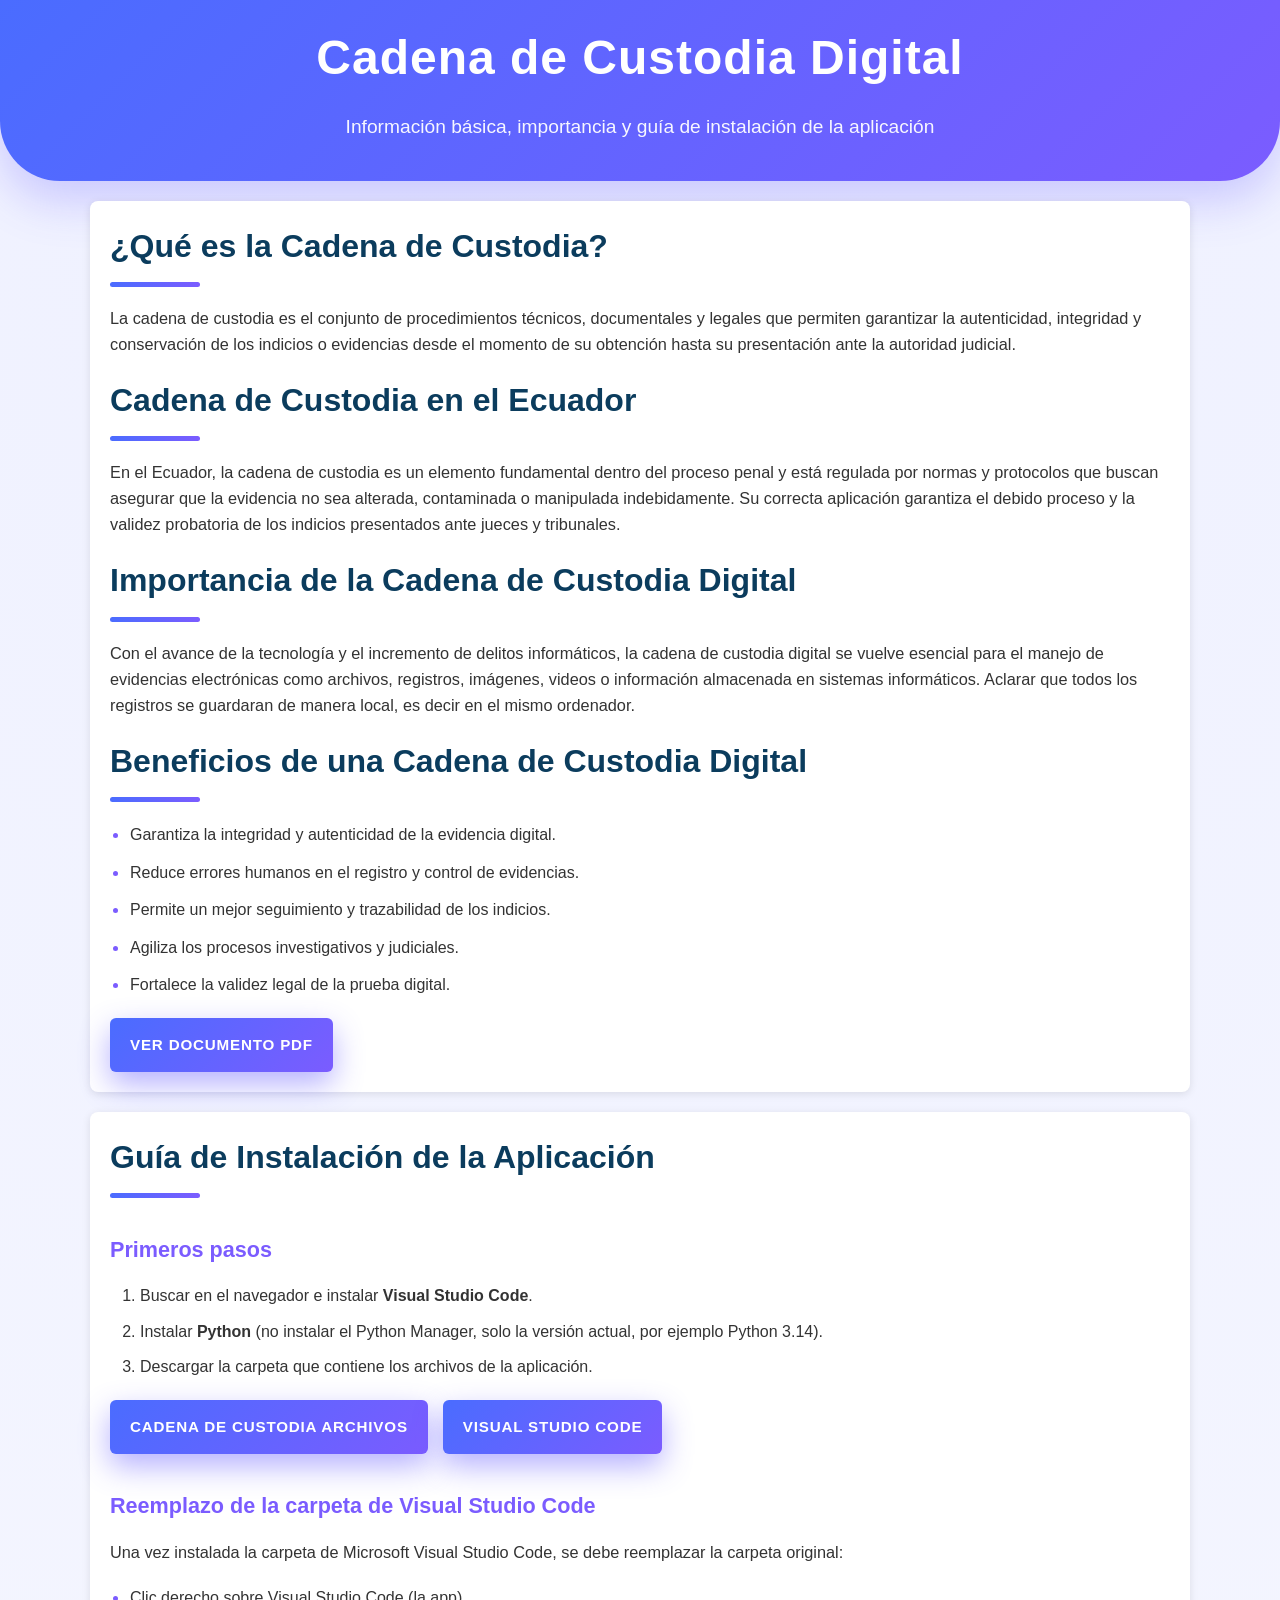
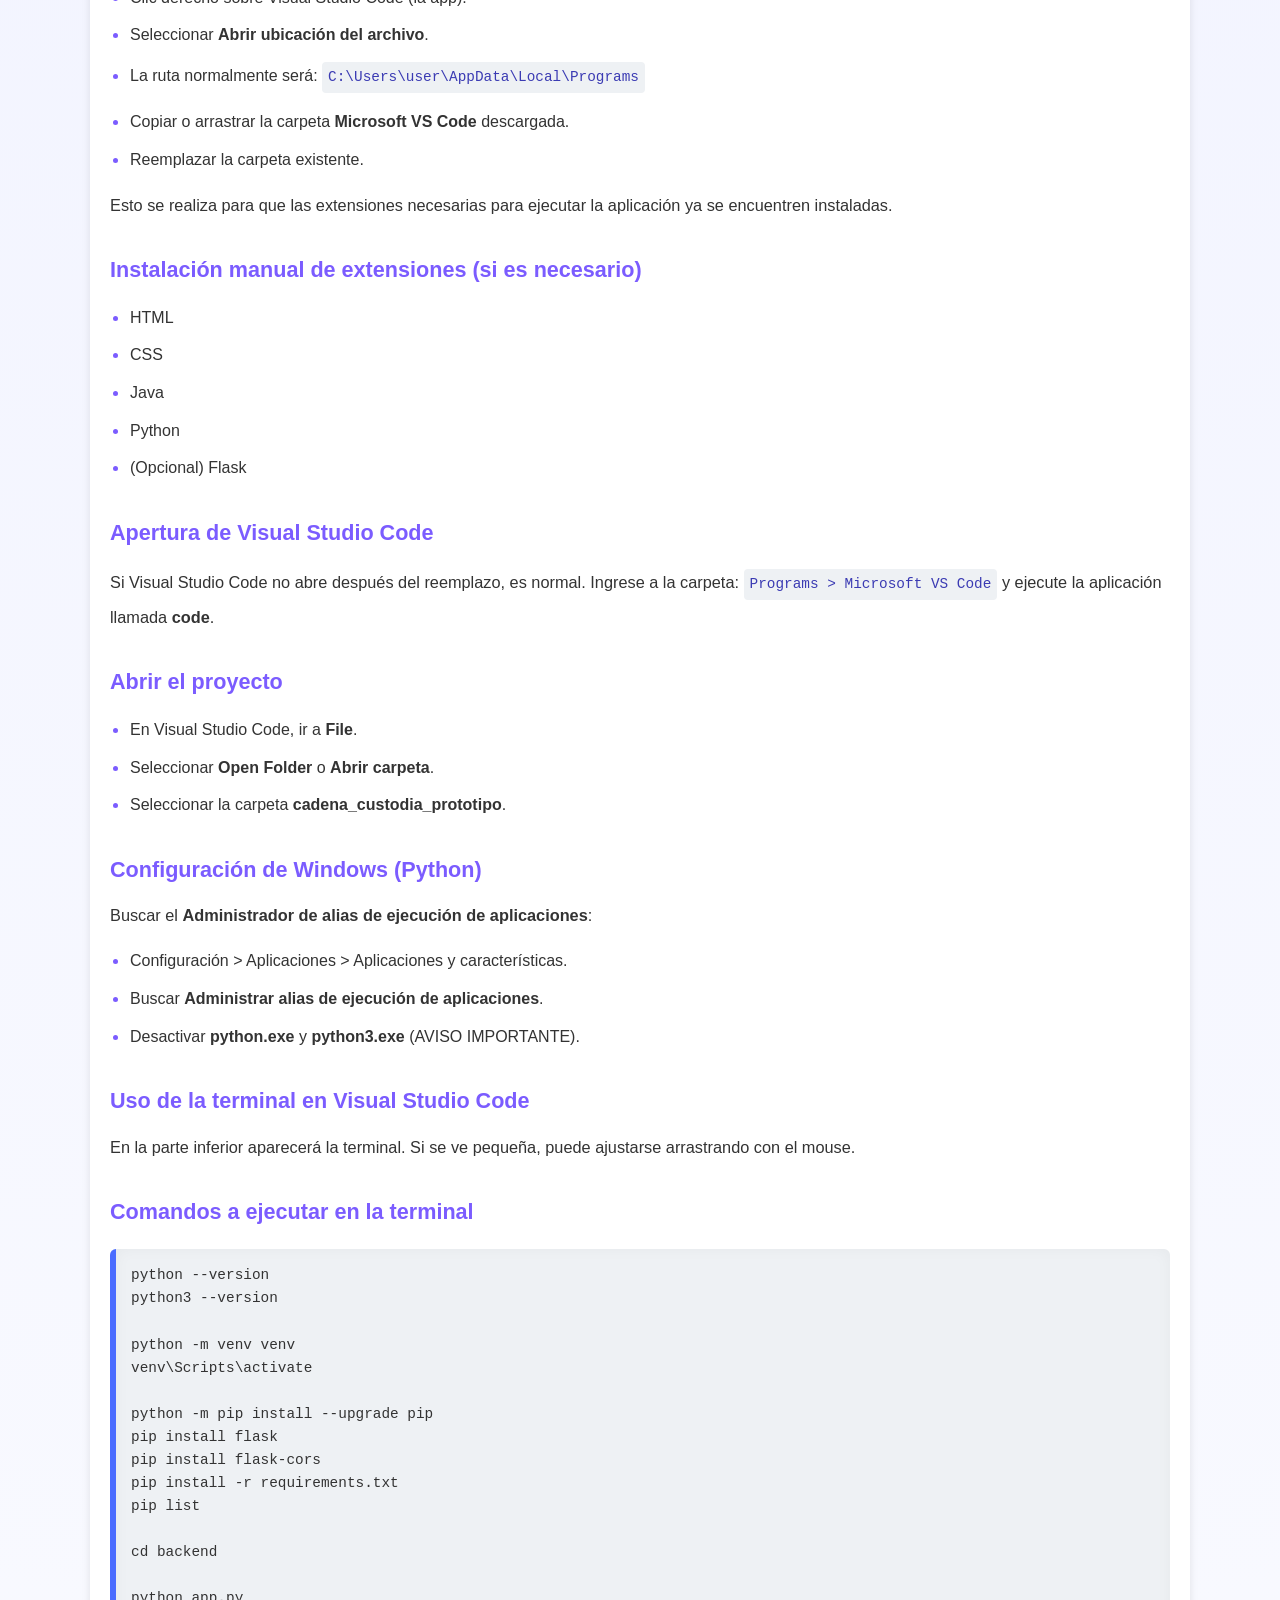
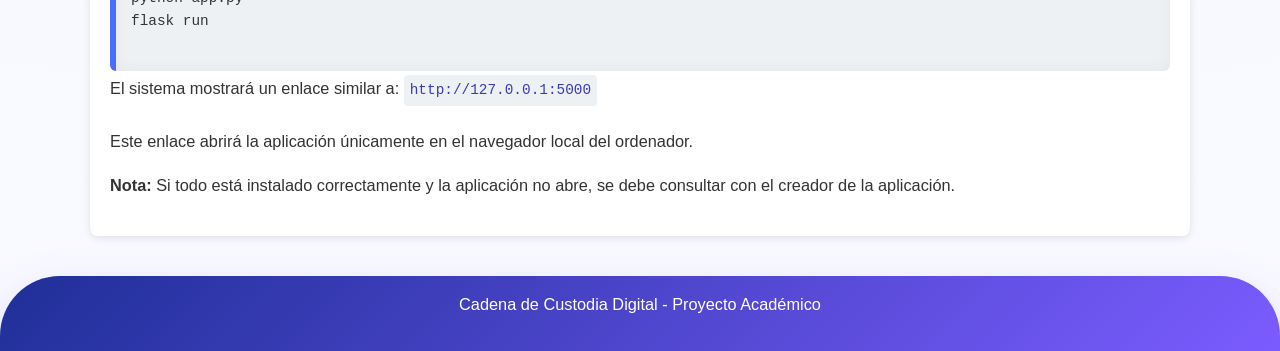
==== index.html @ a87abfc0 "Update and rename cadena_custodia_digital.html to index.html" ====
<!DOCTYPE html>
<html lang="es">
<head>
    <meta charset="UTF-8">
    <meta name="viewport" content="width=device-width, initial-scale=1.0">
    <title>Cadena de Custodia Digital</title>
    <link rel="stylesheet" href="style.css">
    <style>
        body {
            font-family: Arial, Helvetica, sans-serif;
            margin: 0;
            background-color: #f4f6f8;
            color: #333;
            line-height: 1.6;
        }
        header {
            background-color: #0b3c5d;
            color: white;
            padding: 20px;
            text-align: center;
        }
        section {
            max-width: 1100px;
            margin: auto;
            padding: 20px;
            background: white;
            margin-top: 20px;
            border-radius: 8px;
            box-shadow: 0 2px 8px rgba(0,0,0,0.1);
        }
        h2 {
            color: #0b3c5d;
        }
        ul {
            margin-left: 20px;
        }
        .buttons {
            display: flex;
            flex-wrap: wrap;
            gap: 15px;
            margin-top: 20px;
        }
        .btn {
            display: inline-block;
            padding: 15px 20px;
            background-color: #1d70b8;
            color: white;
            text-decoration: none;
            border-radius: 6px;
            font-weight: bold;
            text-align: center;
        }
        .btn:hover {
            background-color: #155a92;
        }
        footer {
            margin-top: 40px;
            background-color: #0b3c5d;
            color: white;
            text-align: center;
            padding: 15px;
        }
        code {
            background: #eef1f4;
            padding: 4px 6px;
            border-radius: 4px;
            display: inline-block;
            margin: 4px 0;
        }
        pre {
            background: #eef1f4;
            padding: 15px;
            border-radius: 6px;
            overflow-x: auto;
        }
    </style>
</head>
<body>

<header>
    <h1>Cadena de Custodia Digital</h1>
    <p>Información básica, importancia y guía de instalación de la aplicación</p>
</header>

<section>
    <h2>¿Qué es la Cadena de Custodia?</h2>
    <p>
        La cadena de custodia es el conjunto de procedimientos técnicos, documentales y legales que permiten 
        garantizar la autenticidad, integridad y conservación de los indicios o evidencias desde el momento 
        de su obtención hasta su presentación ante la autoridad judicial.
    </p>

    <h2>Cadena de Custodia en el Ecuador</h2>
    <p>
        En el Ecuador, la cadena de custodia es un elemento fundamental dentro del proceso penal y está regulada 
        por normas y protocolos que buscan asegurar que la evidencia no sea alterada, contaminada o manipulada 
        indebidamente. Su correcta aplicación garantiza el debido proceso y la validez probatoria de los indicios 
        presentados ante jueces y tribunales.
    </p>

    <h2>Importancia de la Cadena de Custodia Digital</h2>
    <p>
        Con el avance de la tecnología y el incremento de delitos informáticos, la cadena de custodia digital se 
        vuelve esencial para el manejo de evidencias electrónicas como archivos, registros, imágenes, videos o 
        información almacenada en sistemas informáticos.
        Aclarar que todos los registros se guardaran de manera local, es decir en el mismo ordenador.
    </p>

    <h2>Beneficios de una Cadena de Custodia Digital</h2>
    <ul>
        <li>Garantiza la integridad y autenticidad de la evidencia digital.</li>
        <li>Reduce errores humanos en el registro y control de evidencias.</li>
        <li>Permite un mejor seguimiento y trazabilidad de los indicios.</li>
        <li>Agiliza los procesos investigativos y judiciales.</li>
        <li>Fortalece la validez legal de la prueba digital.</li>
    </ul>

    <div class="buttons">
        <a class="btn" href="https://drive.google.com/file/d/17jxpi5kmLUhChzP72bLkme66v4mHGYwY/view?usp=sharing" target="_blank">
            VER DOCUMENTO PDF
        </a>
    </div>
</section>

<section>
    <h2>Guía de Instalación de la Aplicación</h2>

    <h3>Primeros pasos</h3>
    <ol>
        <li>Buscar en el navegador e instalar <strong>Visual Studio Code</strong>.</li>
        <li>Instalar <strong>Python</strong> (no instalar el Python Manager, solo la versión actual, por ejemplo Python 3.14).</li>
        <li>Descargar la carpeta que contiene los archivos de la aplicación.</li>
    </ol>

    <div class="buttons">
        <a class="btn" href="https://drive.google.com/drive/folders/1aJSfSYYoOn-cFuhBeMX57fKeHY6LWAip?usp=sharing" target="_blank">
            CADENA DE CUSTODIA ARCHIVOS
        </a>
        <a class="btn" href="https://drive.google.com/drive/folders/1atoBLktI7HF9doRHFr2VRXlQCF9H0Bpf?usp=sharing" target="_blank">
            VISUAL STUDIO CODE
        </a>
    </div>

    <h3>Reemplazo de la carpeta de Visual Studio Code</h3>
    <p>
        Una vez instalada la carpeta de Microsoft Visual Studio Code, se debe reemplazar la carpeta original:
    </p>
    <ul>
        <li>Clic derecho sobre Visual Studio Code (la app).</li>
        <li>Seleccionar <strong>Abrir ubicación del archivo</strong>.</li>
        <li>La ruta normalmente será: <code>C:\Users\user\AppData\Local\Programs</code></li>
        <li>Copiar o arrastrar la carpeta <strong>Microsoft VS Code</strong> descargada.</li>
        <li>Reemplazar la carpeta existente.</li>
    </ul>
    <p>
        Esto se realiza para que las extensiones necesarias para ejecutar la aplicación ya se encuentren instaladas.
    </p>

    <h3>Instalación manual de extensiones (si es necesario)</h3>
    <ul>
        <li>HTML</li>
        <li>CSS</li>
        <li>Java</li>
        <li>Python</li>
        <li>(Opcional) Flask</li>
    </ul>

    <h3>Apertura de Visual Studio Code</h3>
    <p>
        Si Visual Studio Code no abre después del reemplazo, es normal. Ingrese a la carpeta:
        <code>Programs > Microsoft VS Code</code> y ejecute la aplicación llamada <strong>code</strong>.
    </p>

    <h3>Abrir el proyecto</h3>
    <ul>
        <li>En Visual Studio Code, ir a <strong>File</strong>.</li>
        <li>Seleccionar <strong>Open Folder</strong> o <strong>Abrir carpeta</strong>.</li>
        <li>Seleccionar la carpeta <strong>cadena_custodia_prototipo</strong>.</li>
    </ul>

    <h3>Configuración de Windows (Python)</h3>
    <p>
        Buscar el <strong>Administrador de alias de ejecución de aplicaciones</strong>:
    </p>
    <ul>
        <li>Configuración > Aplicaciones > Aplicaciones y características.</li>
        <li>Buscar <strong>Administrar alias de ejecución de aplicaciones</strong>.</li>
        <li>Desactivar <strong>python.exe</strong> y <strong>python3.exe</strong> (AVISO IMPORTANTE).</li>
    </ul>

    <h3>Uso de la terminal en Visual Studio Code</h3>
    <p>
        En la parte inferior aparecerá la terminal. Si se ve pequeña, puede ajustarse arrastrando con el mouse.
    </p>

    <h3>Comandos a ejecutar en la terminal</h3>
    <pre>
python --version
python3 --version

python -m venv venv
venv\Scripts\activate

python -m pip install --upgrade pip
pip install flask
pip install flask-cors
pip install -r requirements.txt
pip list

cd backend

python app.py
flask run
    </pre>

    <p>
        El sistema mostrará un enlace similar a:
        <code>http://127.0.0.1:5000</code>
    </p>
    <p>
        Este enlace abrirá la aplicación únicamente en el navegador local del ordenador.
    </p>

    <p><strong>Nota:</strong> Si todo está instalado correctamente y la aplicación no abre, se debe consultar con el creador de la aplicación.</p>
</section>

<footer>
    <p>Cadena de Custodia Digital - Proyecto Académico</p>
</footer>

</body>
</html>
---- style.css ----
@import url('https://fonts.googleapis.com/css2?family=Poppins:wght@300;400;500;600;700&display=swap');

:root {
    --azul-vivo: #4a6cff;
    --azul-profundo: #1f2f98;
    --morado-vivo: #7b5cff;
    --morado-lux: #b39cff;
    --fondo: #f4f6ff;
    --blanco: #ffffff;
    --texto: #1f1f1f;
    --sombra-suave: 0 10px 25px rgba(0, 0, 0, 0.08);
    --sombra-fuerte: 0 20px 45px rgba(90, 80, 255, 0.25);
}

* {
    margin: 0;
    padding: 0;
    box-sizing: border-box;
}

/* ===== BODY ===== */
body {
    font-family: 'Poppins', sans-serif;
    background: radial-gradient(circle at top, #eef0ff, #f9faff);
    color: var(--texto);
    line-height: 1.75;
}

/* ===== HEADER ===== */
header {
    background: linear-gradient(135deg, var(--azul-vivo), var(--morado-vivo));
    color: var(--blanco);
    padding: 80px 20px;
    text-align: center;
    border-bottom-left-radius: 60px;
    border-bottom-right-radius: 60px;
    box-shadow: var(--sombra-fuerte);
}

header h1 {
    font-size: 3rem;
    font-weight: 700;
    letter-spacing: 1px;
    margin-bottom: 15px;
}

header p {
    font-size: 1.2rem;
    opacity: 0.95;
}

/* ===== SECCIONES ===== */
section {
    max-width: 1100px;
    margin: 50px auto;
    padding: 45px;
    background: linear-gradient(180deg, #ffffff, #fafbff);
    border-radius: 25px;
    box-shadow: var(--sombra-suave);
    position: relative;
}

section:hover {
    transform: translateY(-3px);
    transition: 0.3s ease;
}

/* ===== TITULOS ===== */
h2 {
    font-size: 2rem;
    color: var(--azul-profundo);
    margin-bottom: 18px;
    position: relative;
}

h2::after {
    content: '';
    width: 90px;
    height: 5px;
    background: linear-gradient(90deg, var(--azul-vivo), var(--morado-vivo));
    display: block;
    margin-top: 10px;
    border-radius: 50px;
}

h3 {
    margin-top: 35px;
    margin-bottom: 15px;
    font-size: 1.35rem;
    color: var(--morado-vivo);
}

/* ===== TEXTO ===== */
p {
    margin-bottom: 18px;
    font-size: 1.02rem;
}

/* ===== LISTAS ===== */
ul, ol {
    margin-left: 30px;
    margin-bottom: 20px;
}

li {
    margin-bottom: 10px;
    position: relative;
}

ul li::marker {
    color: var(--morado-vivo);
    font-size: 1.1rem;
}

/* ===== BOTONES ===== */
.buttons {
    display: flex;
    flex-wrap: wrap;
    gap: 20px;
    margin-top: 30px;
}

.btn {
    padding: 16px 34px;
    background: linear-gradient(135deg, var(--azul-vivo), var(--morado-vivo));
    color: var(--blanco);
    text-decoration: none;
    border-radius: 40px;
    font-weight: 600;
    font-size: 0.95rem;
    letter-spacing: 0.8px;
    box-shadow: 0 12px 30px rgba(90, 80, 255, 0.45);
    transition: all 0.35s ease;
    position: relative;
    overflow: hidden;
}

.btn::before {
    content: '';
    position: absolute;
    inset: 0;
    background: linear-gradient(120deg, transparent, rgba(255,255,255,0.35), transparent);
    transform: translateX(-100%);
    transition: 0.6s;
}

.btn:hover::before {
    transform: translateX(100%);
}

.btn:hover {
    transform: translateY(-6px) scale(1.03);
    box-shadow: 0 20px 45px rgba(120, 110, 255, 0.6);
}

/* ===== CÓDIGO ===== */
code {
    background: linear-gradient(135deg, #eef1ff, #f3f4ff);
    color: #3b3bb3;
    padding: 6px 10px;
    border-radius: 8px;
    font-size: 0.9rem;
}

pre {
    background: linear-gradient(135deg, #eef1ff, #f8f9ff);
    border-left: 6px solid var(--azul-vivo);
    padding: 25px;
    border-radius: 20px;
    margin-top: 20px;
    overflow-x: auto;
    font-size: 0.9rem;
    box-shadow: inset 0 0 15px rgba(0,0,0,0.04);
}

/* ===== FOOTER ===== */
footer {
    margin-top: 80px;
    background: linear-gradient(135deg, var(--azul-profundo), var(--morado-vivo));
    color: var(--blanco);
    text-align: center;
    padding: 35px;
    border-top-left-radius: 60px;
    border-top-right-radius: 60px;
    font-size: 0.95rem;
    box-shadow: var(--sombra-fuerte);
}

/* ===== RESPONSIVE ===== */
@media (max-width: 768px) {
    header h1 {
        font-size: 2.3rem;
    }

    section {
        padding: 30px;
        margin: 30px 15px;
    }

    .buttons {
        flex-direction: column;
        align-items: stretch;
    }

    .btn {
        text-align: center;
    }
}
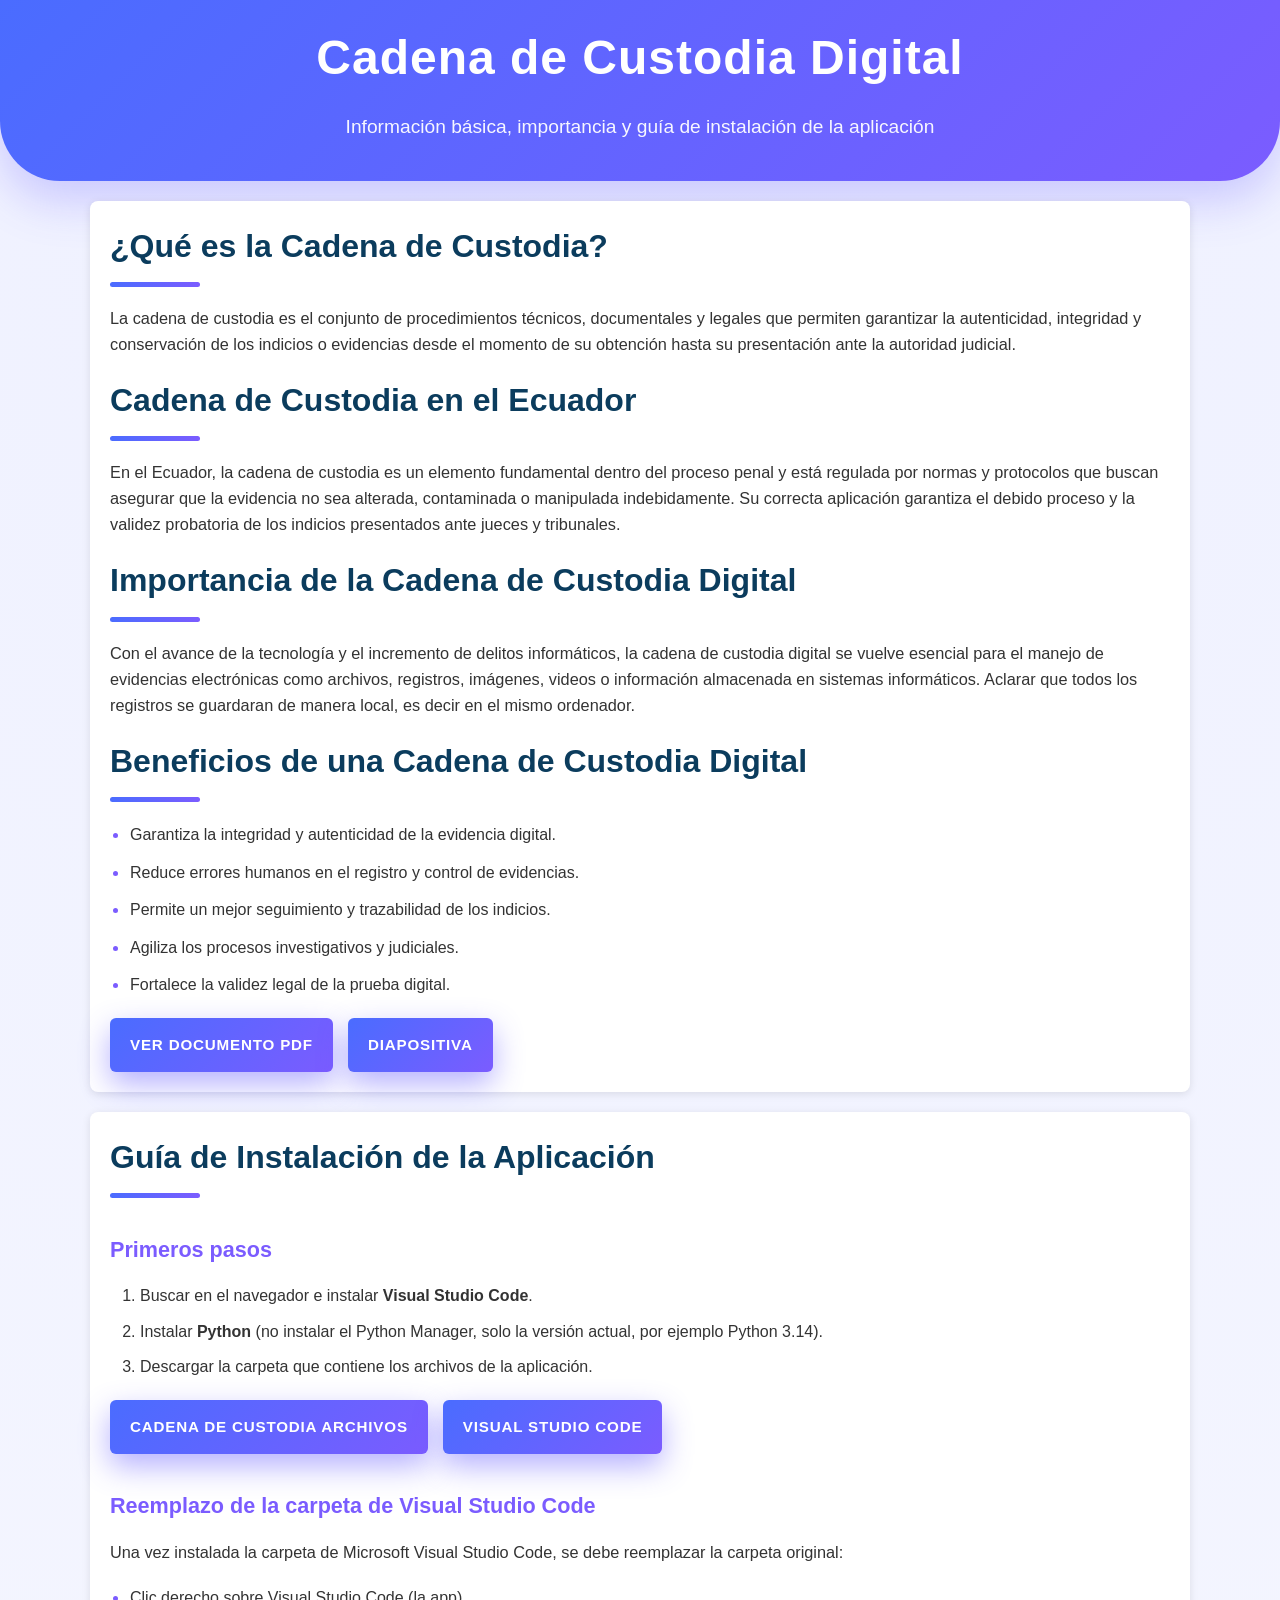
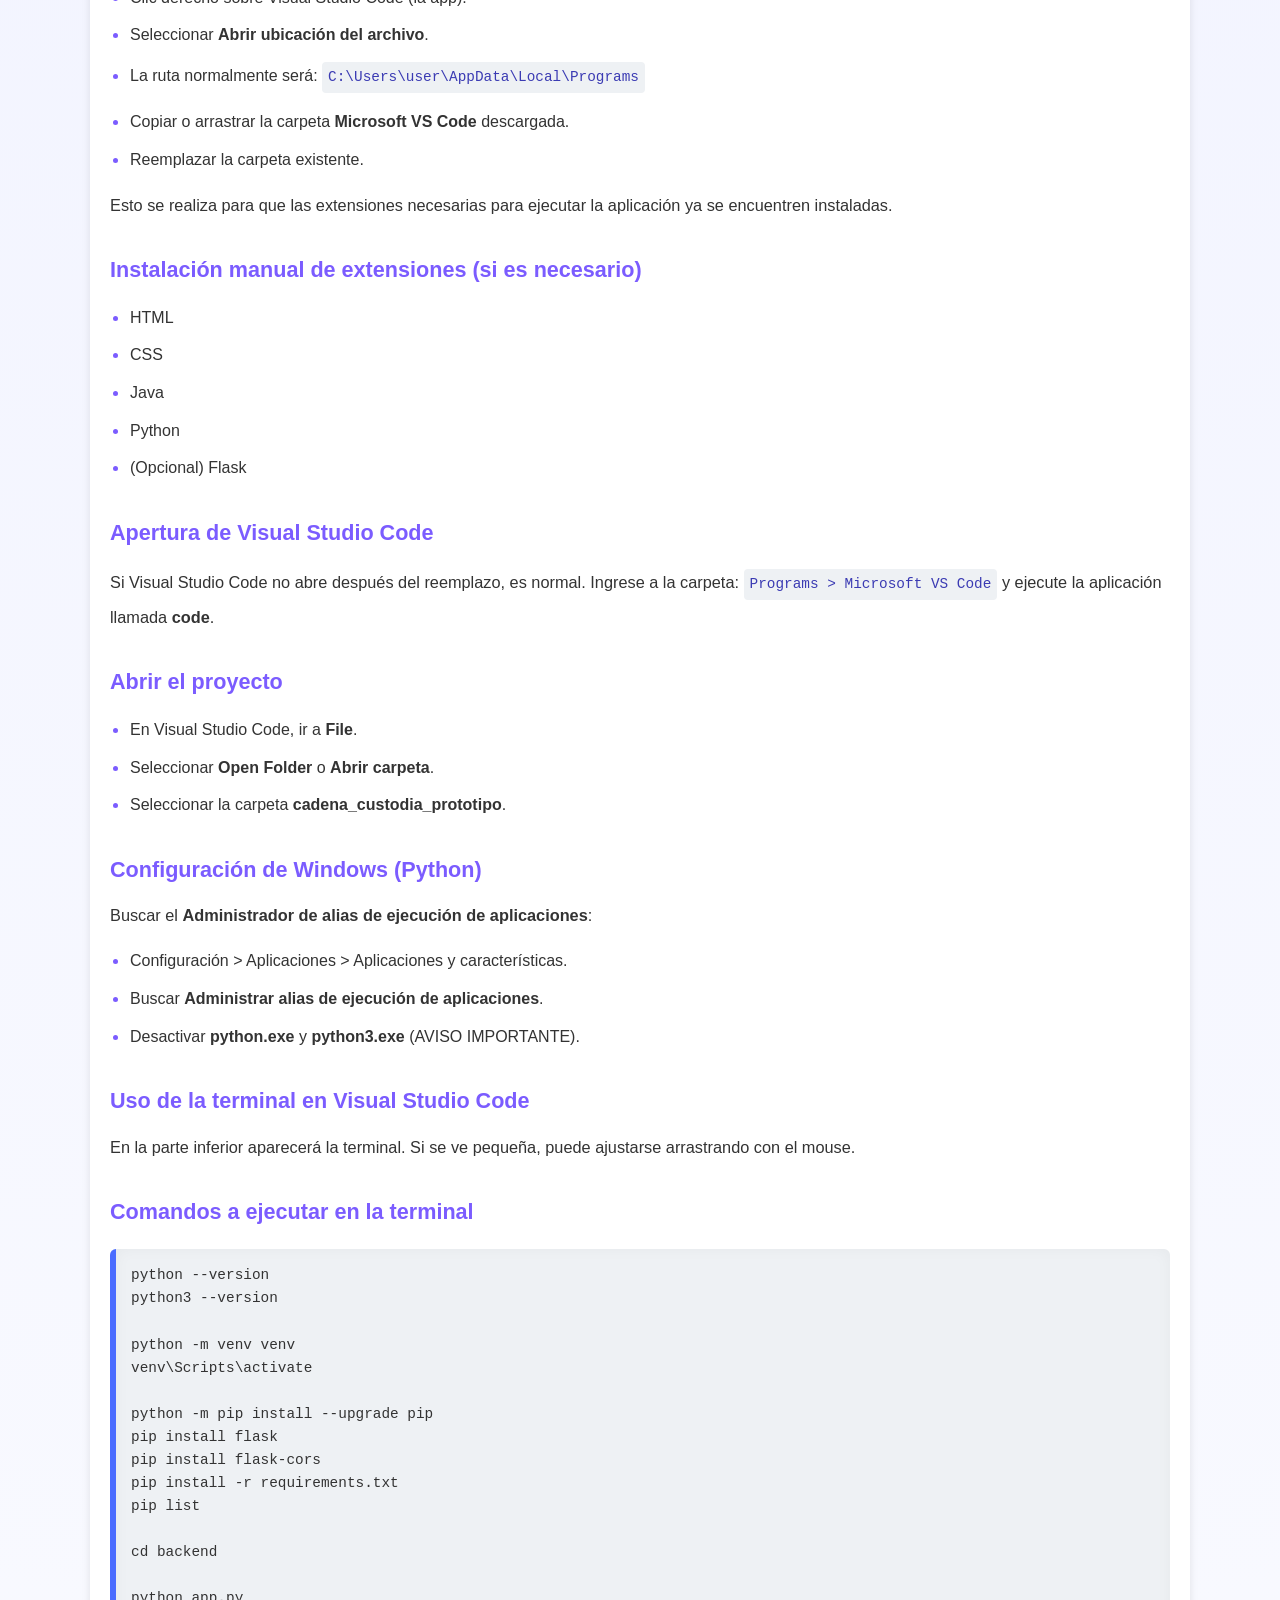
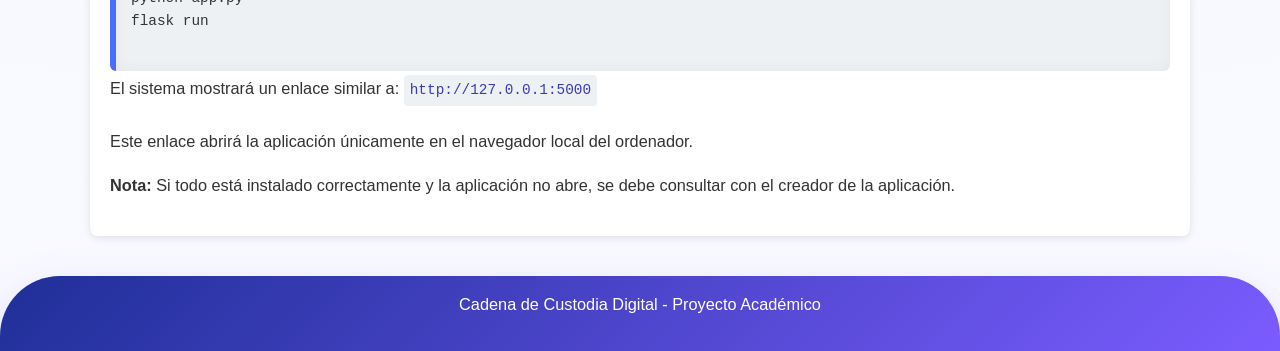
==== commit 324b8ba4: "Update index.html" ====
--- a/index.html
+++ b/index.html
@@ -116,9 +116,12 @@
     </ul>
 
     <div class="buttons">
-        <a class="btn" href="https://drive.google.com/file/d/17jxpi5kmLUhChzP72bLkme66v4mHGYwY/view?usp=sharing" target="_blank">
+        <a class="btn" href="https://qr.scan.page/uploads/pdf/AuJ01f_3f8a7c26c5c01729.pdf" target="_blank">
             VER DOCUMENTO PDF
         </a>
+        <a class="btn" href="https://drive.google.com/file/d/1kpSWO99YTrzwYmifnQYOhYub3jLcdcJi/view?usp=drivesdk" target="_blank">
+        DIAPOSITIVA
+    </a>
     </div>
 </section>
 
@@ -230,3 +233,5 @@
 
 </body>
 </html>
+
+
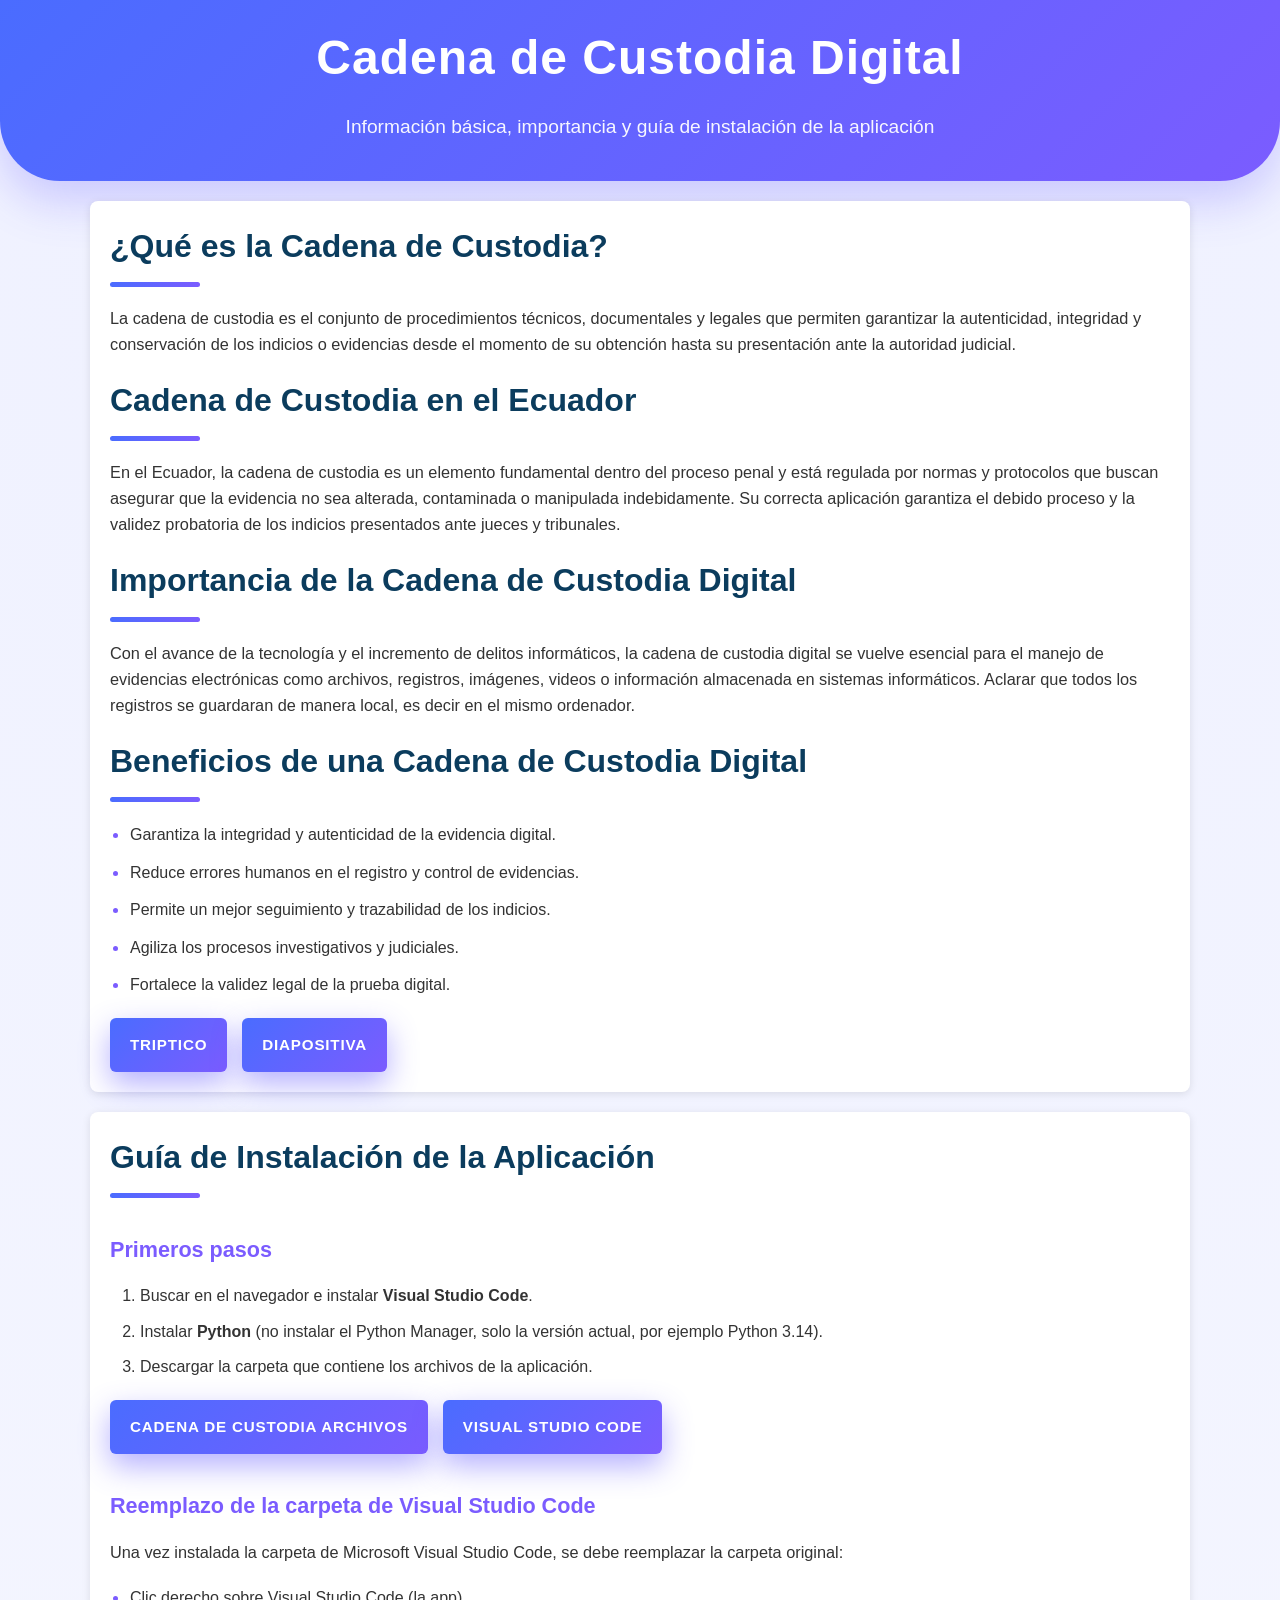
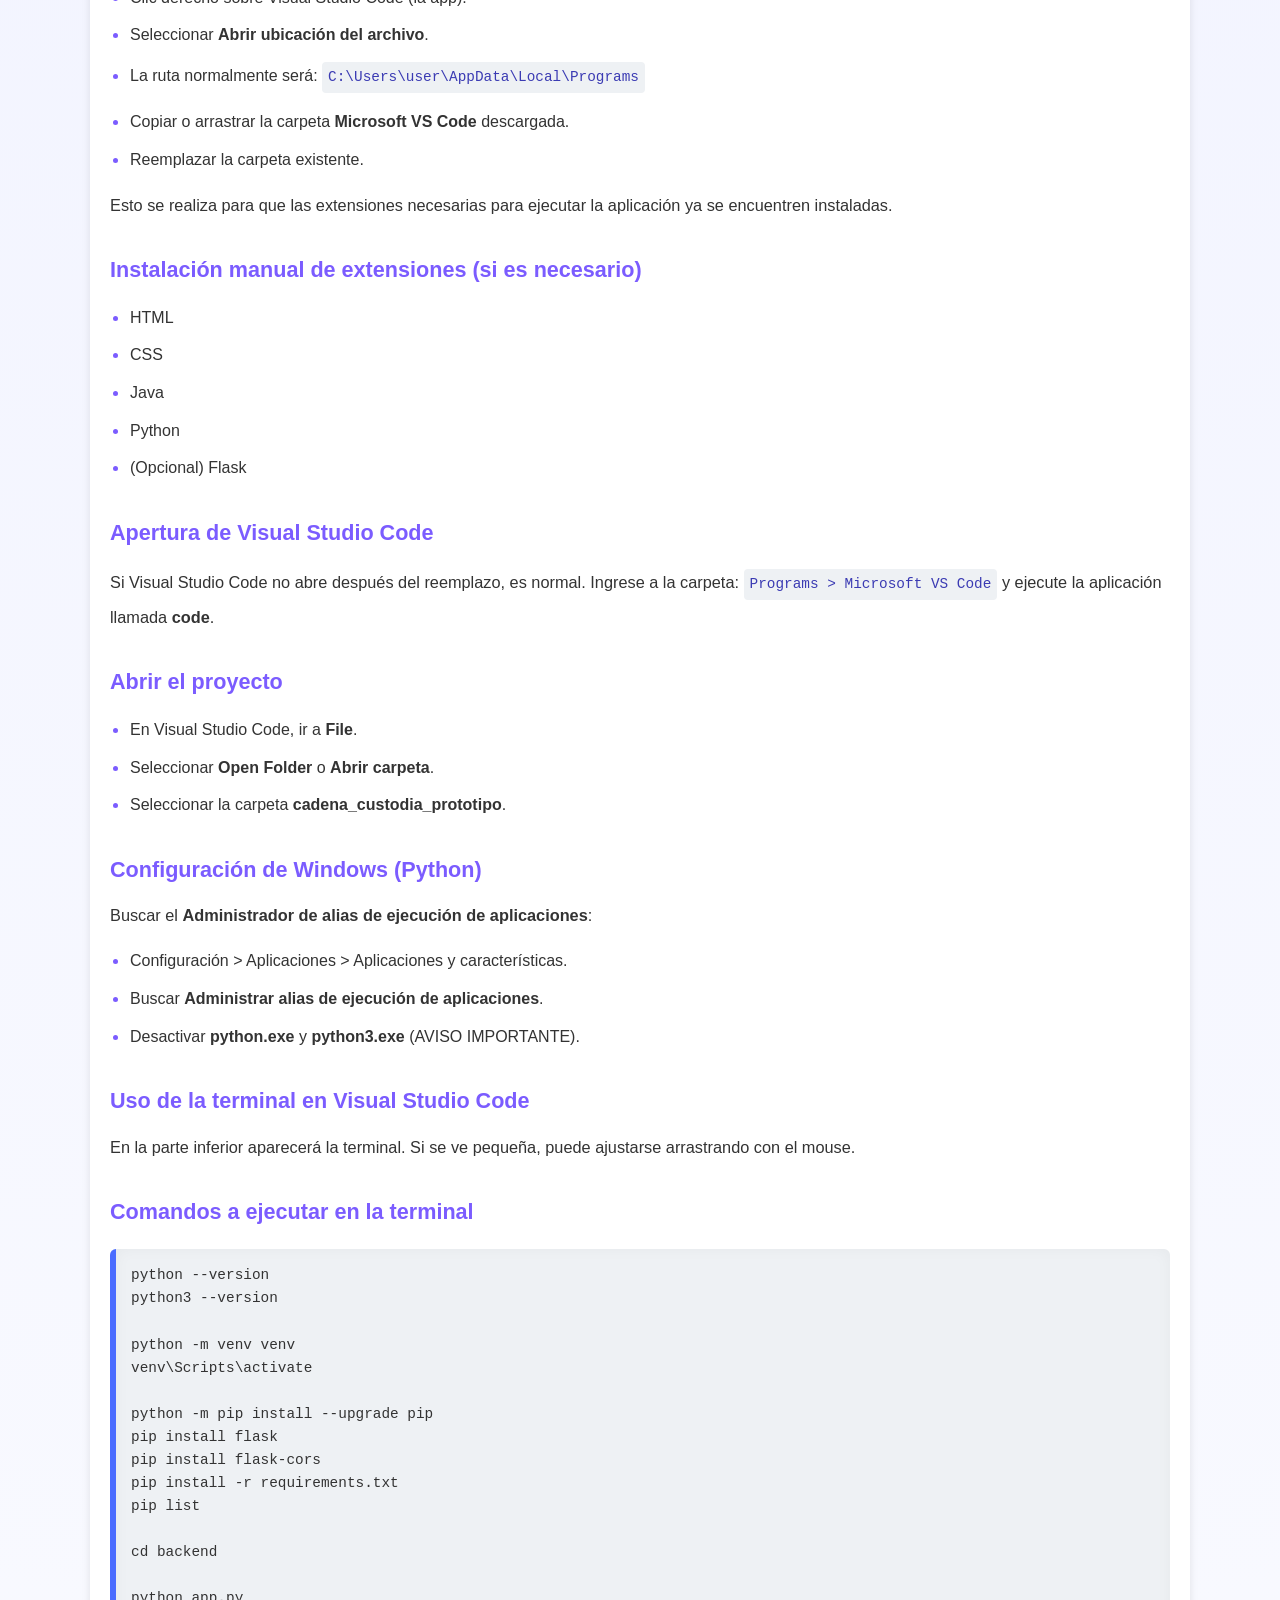
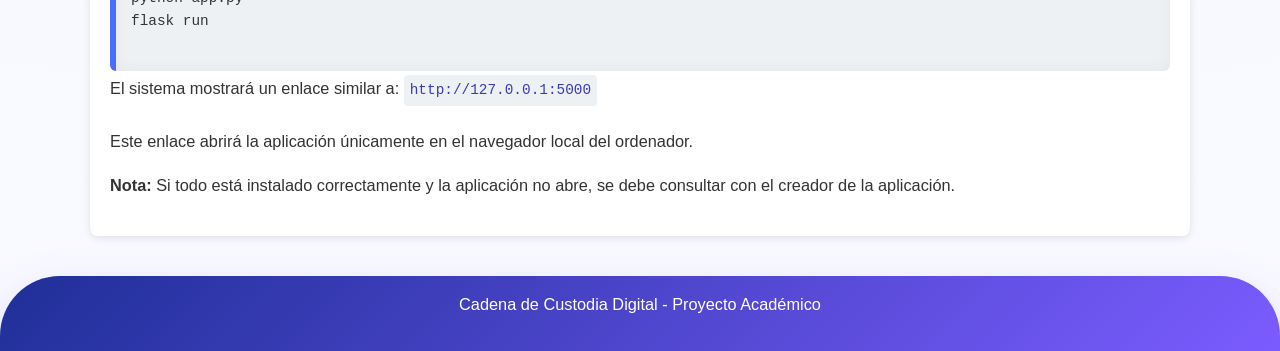
==== commit 034ad686: "Update index.html" ====
--- a/index.html
+++ b/index.html
@@ -117,7 +117,7 @@
 
     <div class="buttons">
         <a class="btn" href="https://qr.scan.page/uploads/pdf/AuJ01f_3f8a7c26c5c01729.pdf" target="_blank">
-            VER DOCUMENTO PDF
+            TRIPTICO
         </a>
         <a class="btn" href="https://drive.google.com/file/d/1kpSWO99YTrzwYmifnQYOhYub3jLcdcJi/view?usp=drivesdk" target="_blank">
         DIAPOSITIVA
@@ -235,3 +235,4 @@
 </html>
 
 
+
